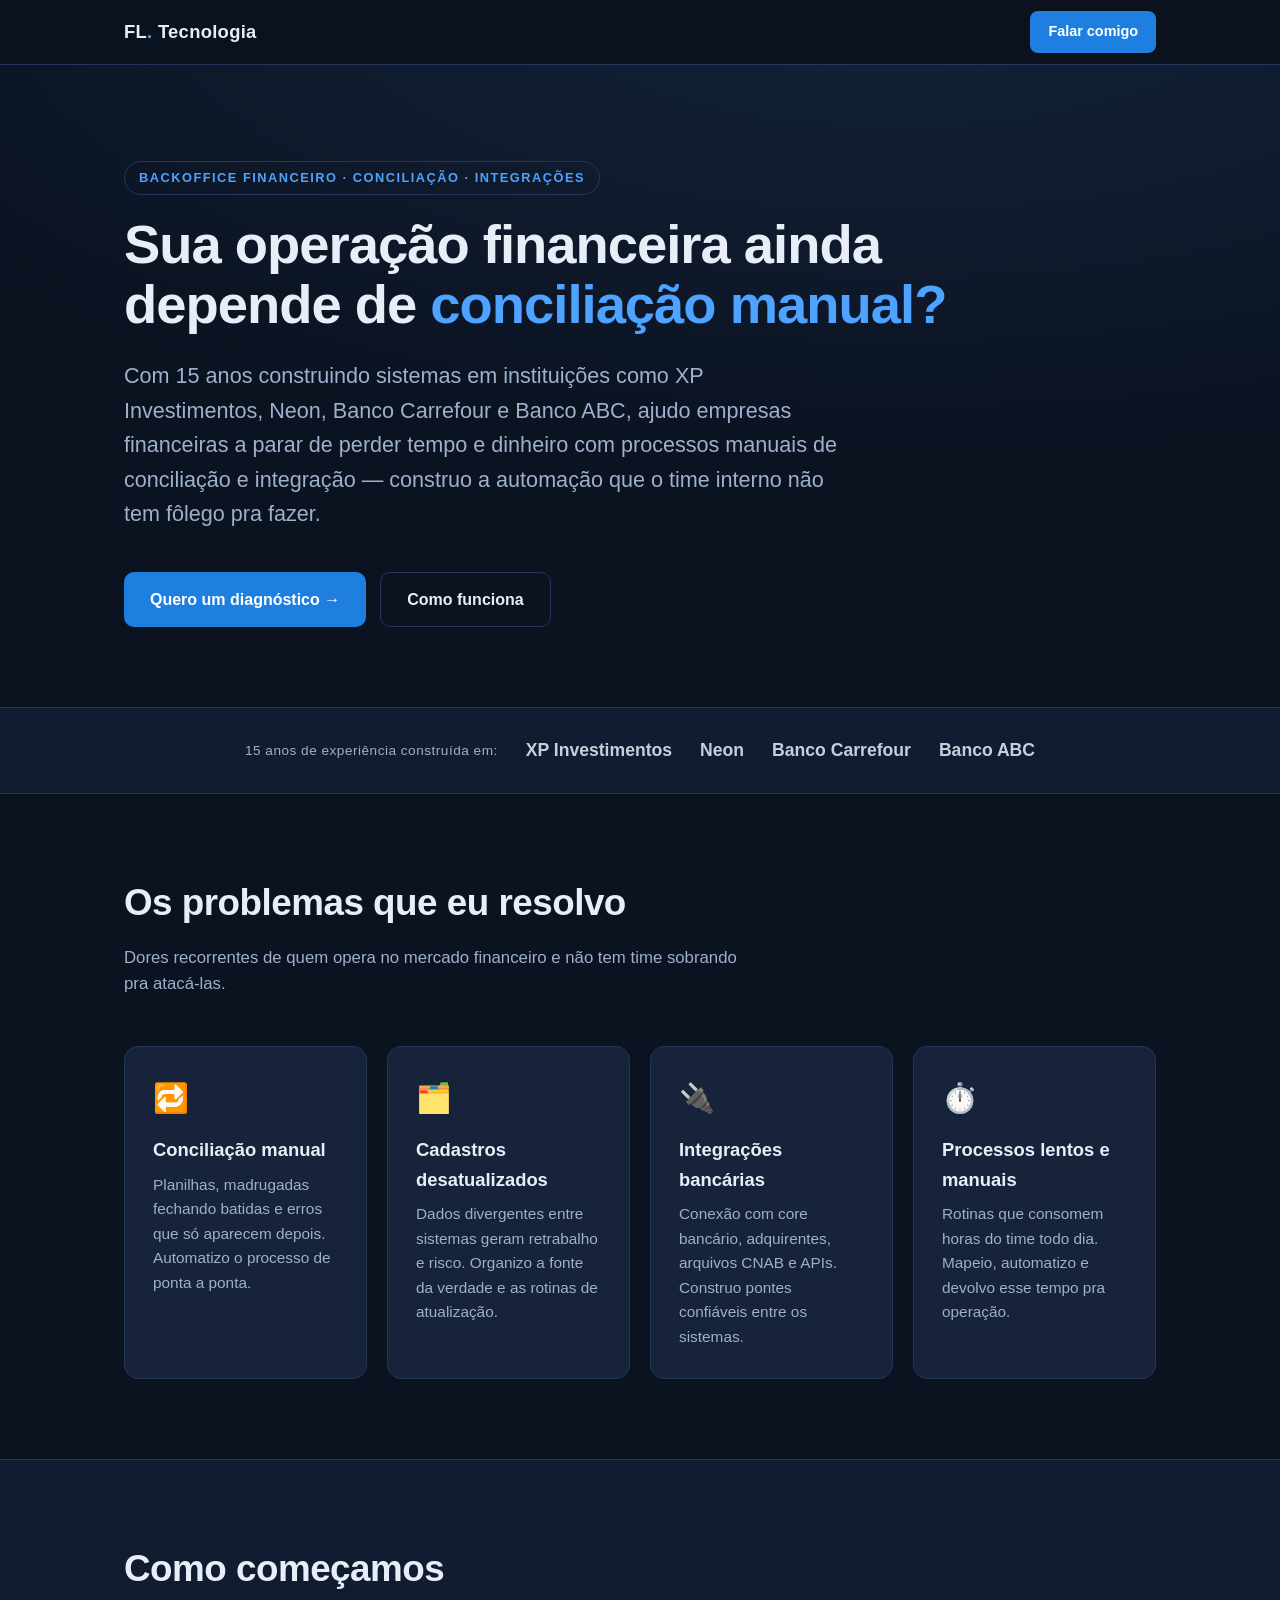
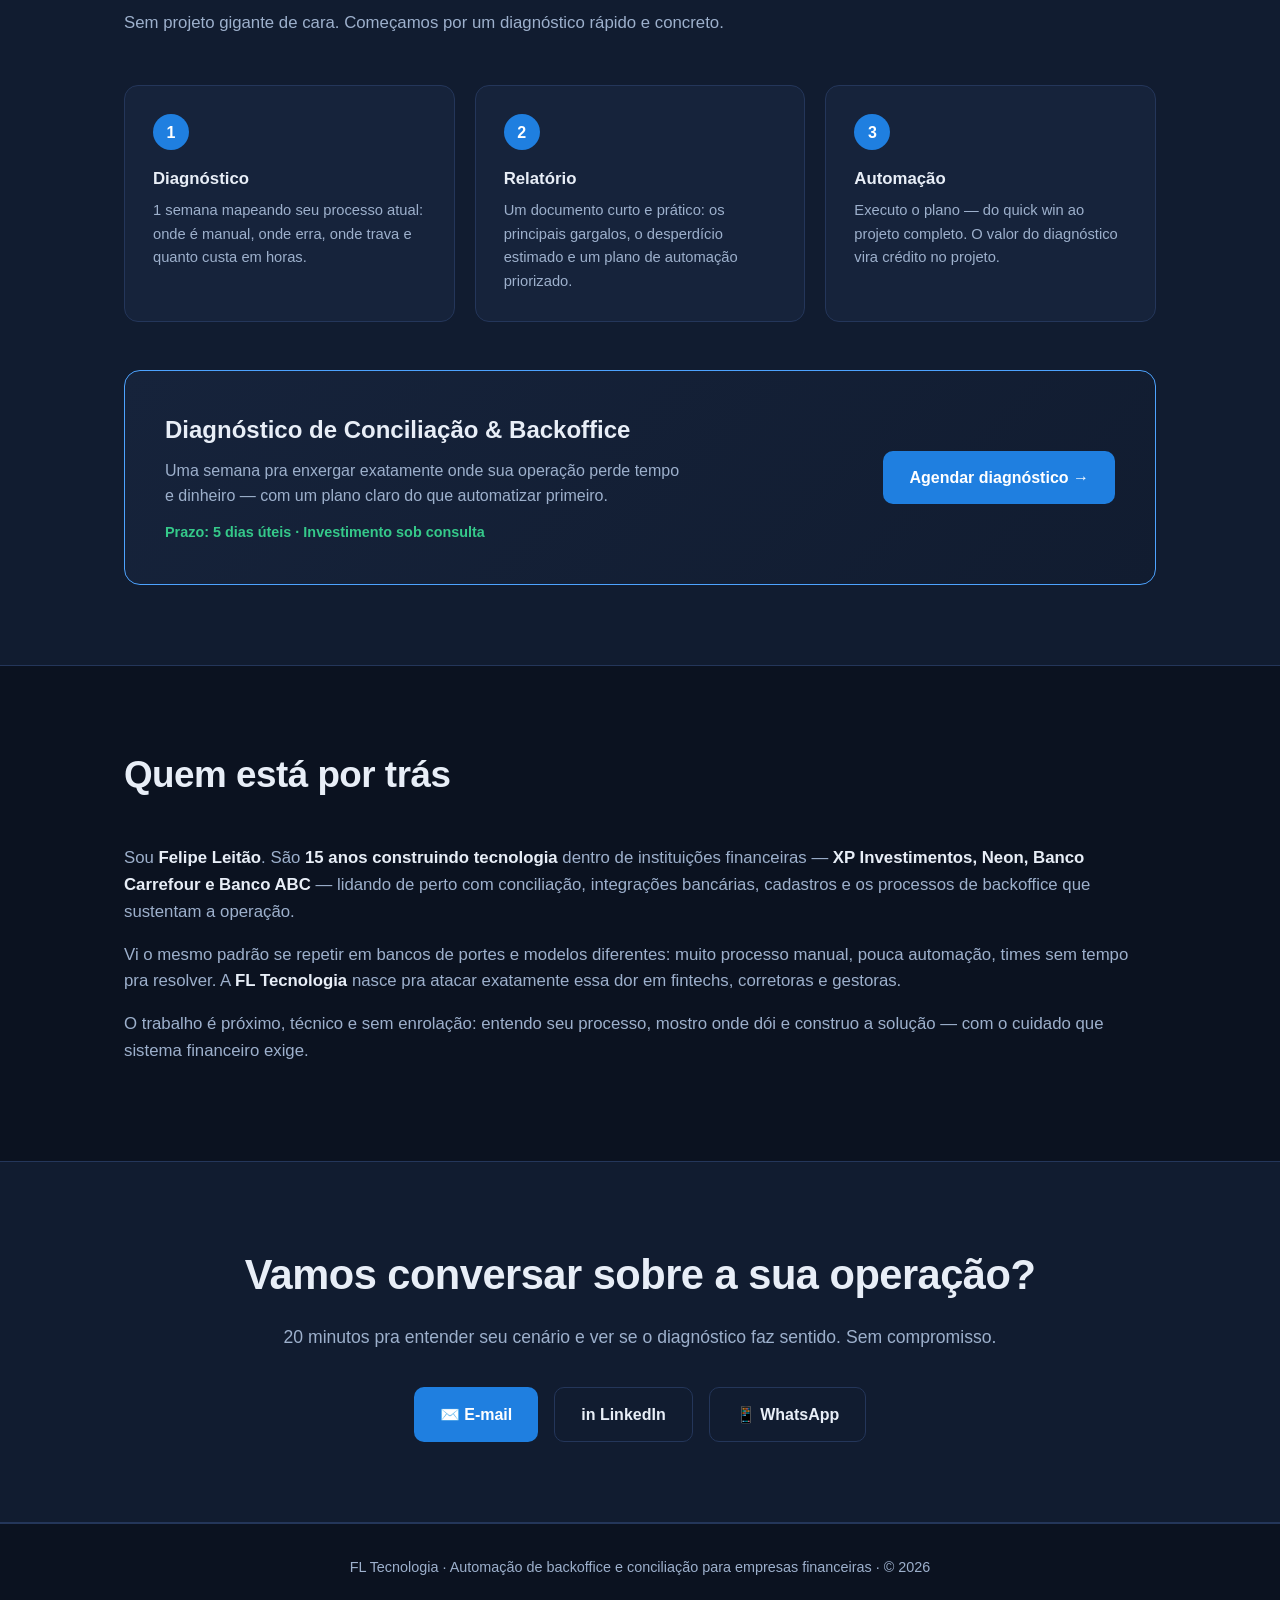
==== index.html @ 4d191870 "add initial HTML structure for FL Tecnologia website" ====
<!DOCTYPE html>
<html lang="pt-BR">
<head>
  <meta charset="UTF-8" />
  <meta name="viewport" content="width=device-width, initial-scale=1.0" />
  <title>FL Tecnologia — Automação de backoffice e conciliação para empresas financeiras</title>
  <meta name="description" content="Automatizo conciliação, cadastros e integrações bancárias em fintechs, corretoras e gestoras. Diagnóstico de 1 semana com plano de automação priorizado." />
  <link rel="stylesheet" href="src/css/styles.css" />
</head>
<body>

  <header>
    <div class="wrap nav">
      <div class="logo">FL<span>.</span> Tecnologia</div>
      <a href="#contato" class="nav-cta">Falar comigo</a>
    </div>
  </header>

  <!-- HERO -->
  <section class="hero">
    <div class="wrap">
      <span class="eyebrow">Backoffice financeiro · Conciliação · Integrações</span>
      <h1>Sua operação financeira ainda depende de <span class="accent">conciliação manual?</span></h1>
      <p class="lead">
        Com 15 anos construindo sistemas em instituições como XP Investimentos, Neon, Banco Carrefour e
        Banco ABC, ajudo empresas financeiras a parar de perder tempo e dinheiro com processos manuais de
        conciliação e integração — construo a automação que o time interno não tem fôlego pra fazer.
      </p>
      <div class="hero-actions">
        <a href="#contato" class="btn btn-primary">Quero um diagnóstico →</a>
        <a href="#como" class="btn btn-ghost">Como funciona</a>
      </div>
    </div>
  </section>

  <!-- CREDIBILITY -->
  <div class="cred">
    <div class="wrap cred-inner">
      <span class="cred-label">15 anos de experiência construída em:</span>
      <div class="cred-logos">
        <b>XP Investimentos</b>
        <b>Neon</b>
        <b>Banco Carrefour</b>
        <b>Banco ABC</b>
      </div>
    </div>
  </div>

  <!-- PROBLEMS -->
  <section id="problemas">
    <div class="wrap">
      <h2 class="section-title">Os problemas que eu resolvo</h2>
      <p class="section-sub">Dores recorrentes de quem opera no mercado financeiro e não tem time sobrando pra atacá-las.</p>
      <div class="grid">
        <div class="card">
          <div class="ic">🔁</div>
          <h3>Conciliação manual</h3>
          <p>Planilhas, madrugadas fechando batidas e erros que só aparecem depois. Automatizo o processo de ponta a ponta.</p>
        </div>
        <div class="card">
          <div class="ic">🗂️</div>
          <h3>Cadastros desatualizados</h3>
          <p>Dados divergentes entre sistemas geram retrabalho e risco. Organizo a fonte da verdade e as rotinas de atualização.</p>
        </div>
        <div class="card">
          <div class="ic">🔌</div>
          <h3>Integrações bancárias</h3>
          <p>Conexão com core bancário, adquirentes, arquivos CNAB e APIs. Construo pontes confiáveis entre os sistemas.</p>
        </div>
        <div class="card">
          <div class="ic">⏱️</div>
          <h3>Processos lentos e manuais</h3>
          <p>Rotinas que consomem horas do time todo dia. Mapeio, automatizo e devolvo esse tempo pra operação.</p>
        </div>
      </div>
    </div>
  </section>

  <!-- PROCESS / OFFER -->
  <section id="como" class="offer">
    <div class="wrap">
      <h2 class="section-title">Como começamos</h2>
      <p class="section-sub">Sem projeto gigante de cara. Começamos por um diagnóstico rápido e concreto.</p>
      <div class="steps">
        <div class="step">
          <div class="num">1</div>
          <h3>Diagnóstico</h3>
          <p>1 semana mapeando seu processo atual: onde é manual, onde erra, onde trava e quanto custa em horas.</p>
        </div>
        <div class="step">
          <div class="num">2</div>
          <h3>Relatório</h3>
          <p>Um documento curto e prático: os principais gargalos, o desperdício estimado e um plano de automação priorizado.</p>
        </div>
        <div class="step">
          <div class="num">3</div>
          <h3>Automação</h3>
          <p>Executo o plano — do quick win ao projeto completo. O valor do diagnóstico vira crédito no projeto.</p>
        </div>
      </div>

      <div class="offer-box">
        <div>
          <h3>Diagnóstico de Conciliação & Backoffice</h3>
          <p>Uma semana pra enxergar exatamente onde sua operação perde tempo e dinheiro — com um plano claro do que automatizar primeiro.</p>
          <div class="price">Prazo: 5 dias úteis · Investimento sob consulta</div>
        </div>
        <a href="#contato" class="btn btn-primary">Agendar diagnóstico →</a>
      </div>
    </div>
  </section>

  <!-- ABOUT -->
  <section id="sobre">
    <div class="wrap">
      <h2 class="section-title">Quem está por trás</h2>
      <div class="about-grid">
        <div class="about-text">
          <p>
            Sou <strong>Felipe Leitão</strong>. São <strong>15 anos construindo tecnologia</strong> dentro de
            instituições financeiras — <strong>XP Investimentos, Neon, Banco Carrefour e Banco ABC</strong> —
            lidando de perto com conciliação, integrações bancárias, cadastros e os processos de backoffice
            que sustentam a operação.
          </p>
          <p>
            Vi o mesmo padrão se repetir em bancos de portes e modelos diferentes: muito processo manual,
            pouca automação, times sem tempo pra resolver. A <strong>FL Tecnologia</strong> nasce pra atacar
            exatamente essa dor em fintechs, corretoras e gestoras.
          </p>
          <p>
            O trabalho é próximo, técnico e sem enrolação: entendo seu processo, mostro onde dói e construo a
            solução — com o cuidado que sistema financeiro exige.
          </p>
        </div>
      </div>
    </div>
  </section>

  <!-- FINAL CTA -->
  <section id="contato" class="offer">
    <div class="wrap final-cta">
      <h2>Vamos conversar sobre a sua operação?</h2>
      <p>20 minutos pra entender seu cenário e ver se o diagnóstico faz sentido. Sem compromisso.</p>
      <div class="contact-list">
        <a href="mailto:felipe.leitao@outlook.com.br" class="btn btn-primary">✉️ E-mail</a>
        <a href="https://www.linkedin.com/in/felipe-leitao-tech/" class="btn btn-ghost" target="_blank" rel="noopener">in LinkedIn</a>
        <a href="https://wa.me/5511993421480" class="btn btn-ghost" target="_blank" rel="noopener">📱 WhatsApp</a>
      </div>
    </div>
  </section>

  <footer>
    <div class="wrap">
      FL Tecnologia · Automação de backoffice e conciliação para empresas financeiras · © 2026
    </div>
  </footer>

</body>
</html>
---- src/css/styles.css ----
:root {
  --bg: #0b1220;
  --bg-alt: #111c30;
  --surface: #16233b;
  --border: #24365a;
  --text: #e8eef7;
  --text-dim: #9db0cc;
  --accent: #4da3ff;
  --accent-strong: #1f7fe0;
  --ok: #35c98a;
  --max: 1080px;
}

* {
  box-sizing: border-box;
  margin: 0;
  padding: 0;
}

html {
  scroll-behavior: smooth;
}

body {
  font-family: -apple-system, BlinkMacSystemFont, "Segoe UI", Roboto, Helvetica, Arial, sans-serif;
  background: var(--bg);
  color: var(--text);
  line-height: 1.6;
  -webkit-font-smoothing: antialiased;
}

a {
  color: inherit;
  text-decoration: none;
}

.wrap {
  max-width: var(--max);
  margin: 0 auto;
  padding: 0 24px;
}

.accent {
  color: var(--accent);
}

/* Header */
header {
  position: sticky;
  top: 0;
  z-index: 10;
  background: rgba(11, 18, 32, 0.85);
  backdrop-filter: blur(10px);
  border-bottom: 1px solid var(--border);
}

.nav {
  display: flex;
  align-items: center;
  justify-content: space-between;
  height: 64px;
}

.logo {
  font-weight: 700;
  font-size: 1.15rem;
  letter-spacing: 0.3px;
}

.logo span {
  color: var(--accent);
}

.nav-cta {
  background: var(--accent-strong);
  color: #fff;
  padding: 9px 18px;
  border-radius: 8px;
  font-size: 0.9rem;
  font-weight: 600;
  transition: background 0.2s;
}

.nav-cta:hover {
  background: var(--accent);
}

/* Hero */
.hero {
  padding: 96px 0 80px;
  background: radial-gradient(1200px 500px at 70% -100px, rgba(77, 163, 255, 0.12), transparent);
}

.eyebrow {
  display: inline-block;
  font-size: 0.8rem;
  font-weight: 600;
  letter-spacing: 1.5px;
  text-transform: uppercase;
  color: var(--accent);
  margin-bottom: 20px;
  border: 1px solid var(--border);
  padding: 6px 14px;
  border-radius: 999px;
}

.hero h1 {
  font-size: clamp(2rem, 5vw, 3.4rem);
  line-height: 1.1;
  font-weight: 800;
  letter-spacing: -1px;
  max-width: 900px;
}

.hero p.lead {
  font-size: clamp(1.05rem, 2vw, 1.35rem);
  color: var(--text-dim);
  margin-top: 24px;
  max-width: 720px;
}

.hero-actions {
  margin-top: 40px;
  display: flex;
  gap: 14px;
  flex-wrap: wrap;
}

.btn {
  display: inline-flex;
  align-items: center;
  gap: 8px;
  padding: 14px 26px;
  border-radius: 10px;
  font-weight: 600;
  font-size: 1rem;
  transition: all 0.2s;
}

.btn-primary {
  background: var(--accent-strong);
  color: #fff;
}

.btn-primary:hover {
  background: var(--accent);
  transform: translateY(-1px);
}

.btn-ghost {
  border: 1px solid var(--border);
  color: var(--text);
}

.btn-ghost:hover {
  border-color: var(--accent);
  color: var(--accent);
}

/* Credibility strip */
.cred {
  border-top: 1px solid var(--border);
  border-bottom: 1px solid var(--border);
  background: var(--bg-alt);
  padding: 28px 0;
}

.cred-inner {
  display: flex;
  align-items: center;
  gap: 28px;
  flex-wrap: wrap;
  justify-content: center;
}

.cred-label {
  color: var(--text-dim);
  font-size: 0.85rem;
  letter-spacing: 0.5px;
}

.cred-logos {
  display: flex;
  gap: 28px;
  flex-wrap: wrap;
}

.cred-logos b {
  font-size: 1.1rem;
  font-weight: 700;
  color: var(--text);
  opacity: 0.85;
}

/* Sections */
section {
  padding: 80px 0;
}

.section-title {
  font-size: clamp(1.6rem, 3.5vw, 2.3rem);
  font-weight: 800;
  letter-spacing: -0.5px;
}

.section-sub {
  color: var(--text-dim);
  margin-top: 12px;
  font-size: 1.05rem;
  max-width: 640px;
}

/* Problems grid */
.grid {
  display: grid;
  grid-template-columns: repeat(auto-fit, minmax(240px, 1fr));
  gap: 20px;
  margin-top: 48px;
}

.card {
  background: var(--surface);
  border: 1px solid var(--border);
  border-radius: 14px;
  padding: 28px;
  transition: border-color 0.2s, transform 0.2s;
}

.card:hover {
  border-color: var(--accent);
  transform: translateY(-3px);
}

.card .ic {
  font-size: 1.8rem;
  margin-bottom: 14px;
}

.card h3 {
  font-size: 1.15rem;
  margin-bottom: 8px;
}

.card p {
  color: var(--text-dim);
  font-size: 0.96rem;
}

/* Process / offer */
.offer {
  background: var(--bg-alt);
  border-top: 1px solid var(--border);
  border-bottom: 1px solid var(--border);
}

.steps {
  display: grid;
  grid-template-columns: repeat(auto-fit, minmax(200px, 1fr));
  gap: 20px;
  margin-top: 48px;
}

.step {
  position: relative;
  padding: 28px;
  background: var(--surface);
  border: 1px solid var(--border);
  border-radius: 14px;
}

.step .num {
  width: 36px;
  height: 36px;
  border-radius: 50%;
  background: var(--accent-strong);
  color: #fff;
  display: flex;
  align-items: center;
  justify-content: center;
  font-weight: 700;
  margin-bottom: 16px;
}

.step h3 {
  font-size: 1.05rem;
  margin-bottom: 6px;
}

.step p {
  color: var(--text-dim);
  font-size: 0.92rem;
}

.offer-box {
  margin-top: 48px;
  background: linear-gradient(135deg, var(--surface), var(--bg-alt));
  border: 1px solid var(--accent);
  border-radius: 16px;
  padding: 40px;
  display: flex;
  justify-content: space-between;
  align-items: center;
  gap: 32px;
  flex-wrap: wrap;
}

.offer-box h3 {
  font-size: 1.5rem;
  margin-bottom: 8px;
}

.offer-box p {
  color: var(--text-dim);
  max-width: 520px;
}

.offer-box .price {
  font-size: 0.9rem;
  color: var(--ok);
  margin-top: 12px;
  font-weight: 600;
}

/* About */
.about-grid {
  display: grid;
  grid-template-columns: 1fr;
  gap: 24px;
  margin-top: 40px;
}

.about-text p {
  color: var(--text-dim);
  font-size: 1.05rem;
  margin-bottom: 16px;
}

.about-text strong {
  color: var(--text);
}

/* CTA */
.final-cta {
  text-align: center;
}

.final-cta h2 {
  font-size: clamp(1.8rem, 4vw, 2.6rem);
  font-weight: 800;
  letter-spacing: -0.5px;
}

.final-cta p {
  color: var(--text-dim);
  margin-top: 14px;
  font-size: 1.1rem;
}

.contact-list {
  margin-top: 36px;
  display: flex;
  gap: 16px;
  justify-content: center;
  flex-wrap: wrap;
}

/* Footer */
footer {
  border-top: 1px solid var(--border);
  padding: 32px 0;
  color: var(--text-dim);
  font-size: 0.9rem;
  text-align: center;
}

@media (max-width: 600px) {
  .hero {
    padding: 64px 0 56px;
  }

  section {
    padding: 56px 0;
  }

  .offer-box {
    padding: 28px;
  }
}
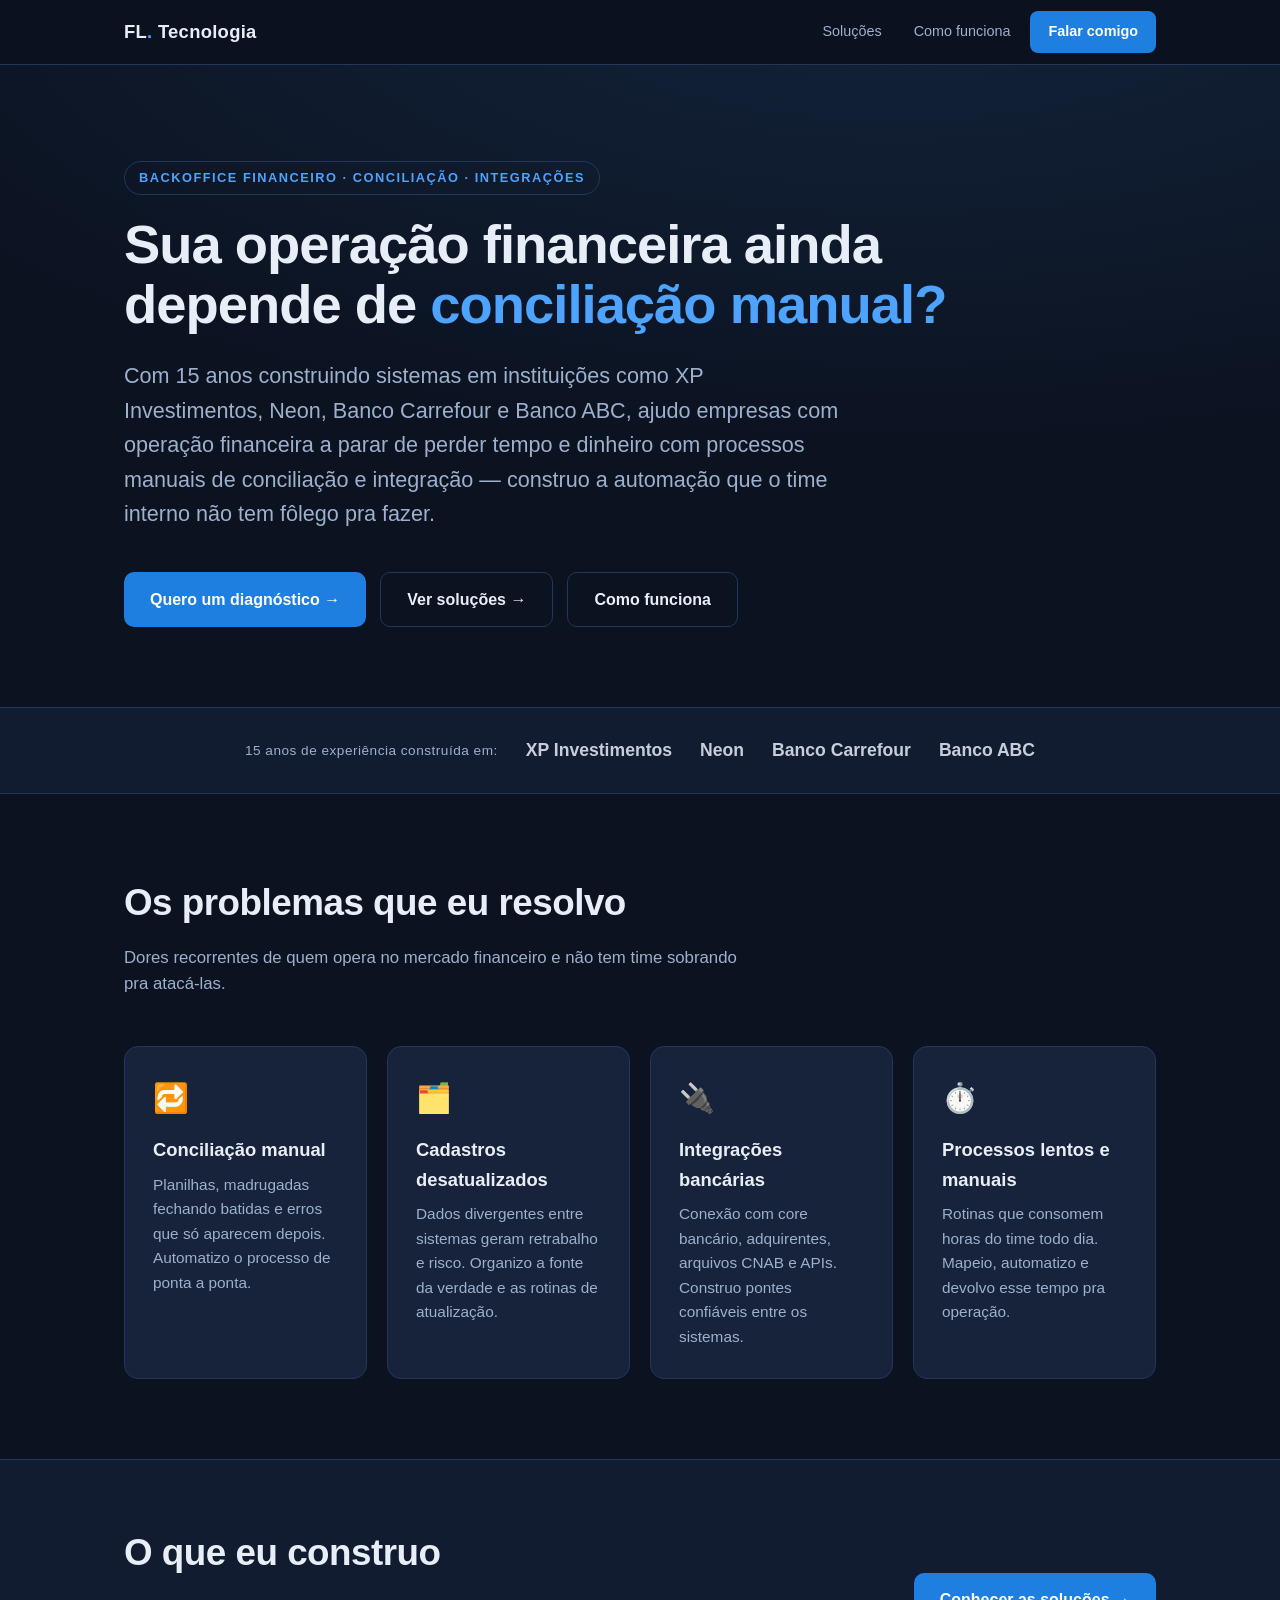
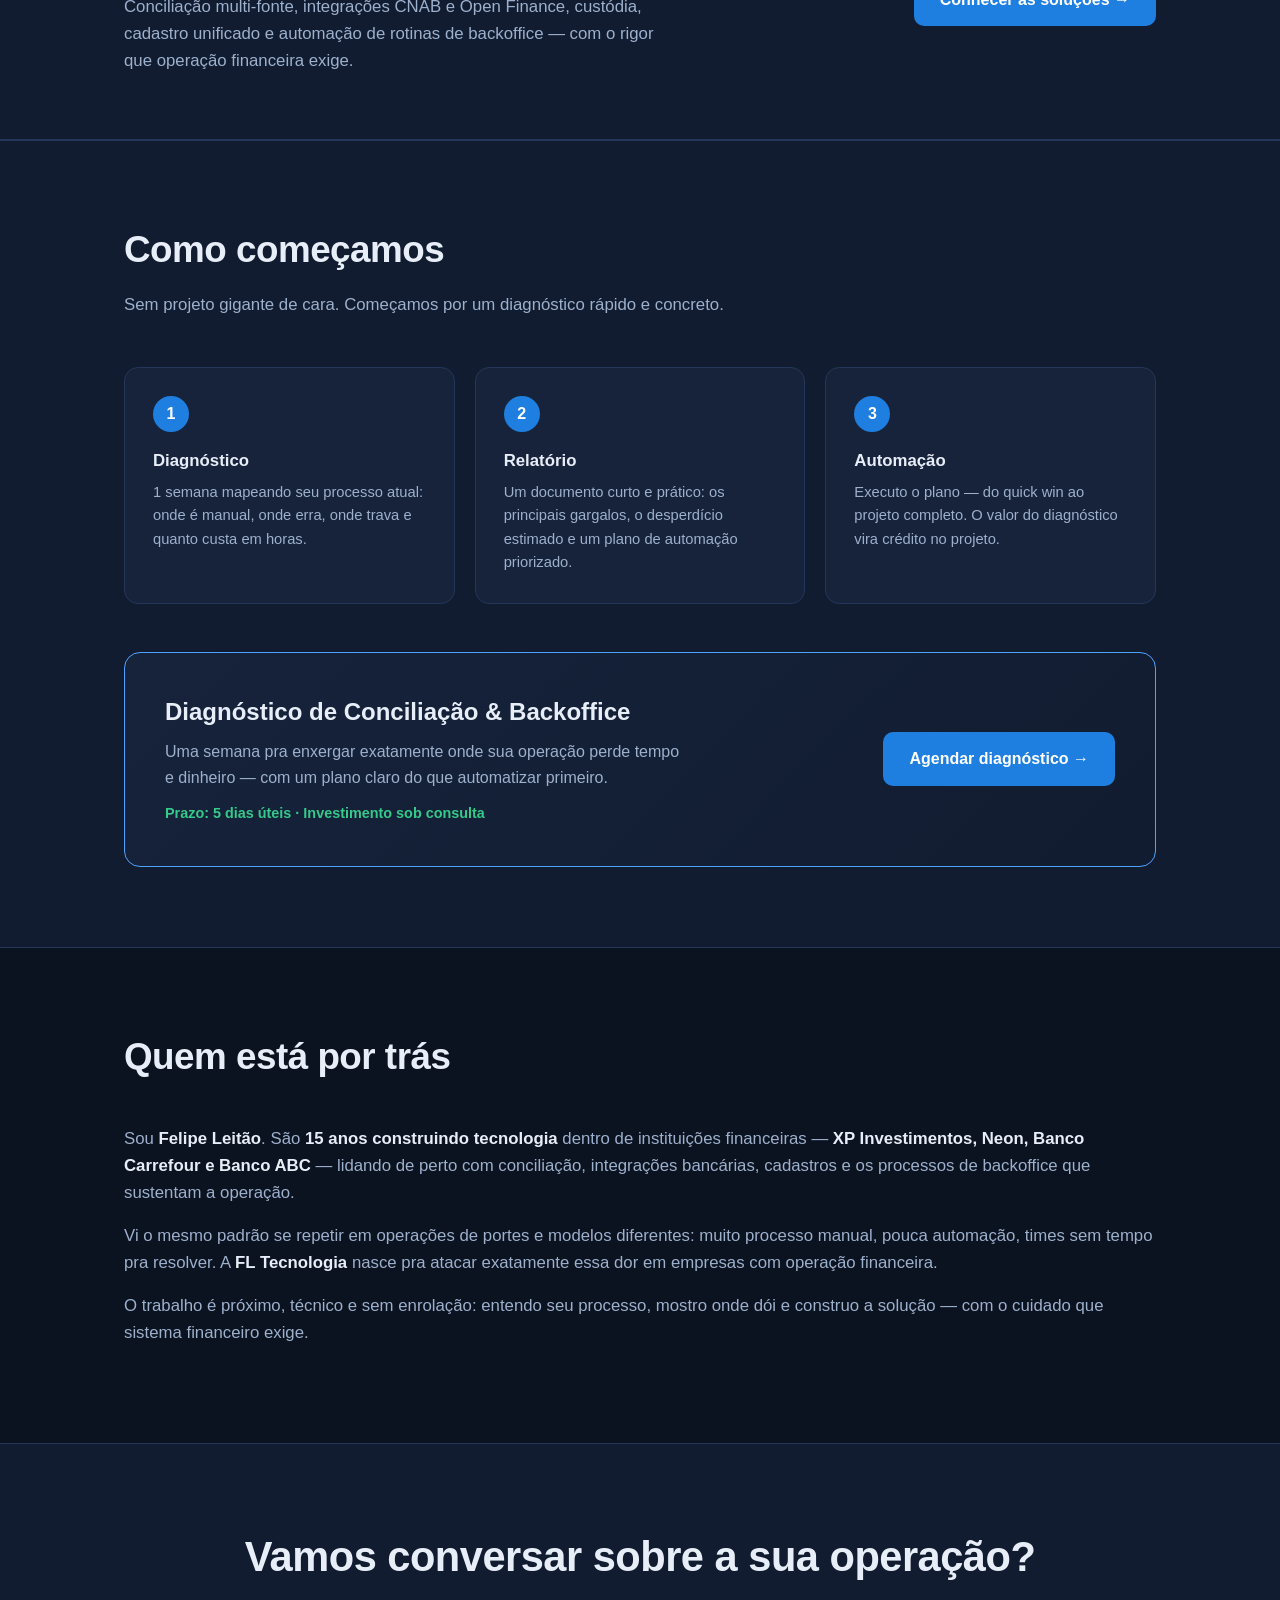
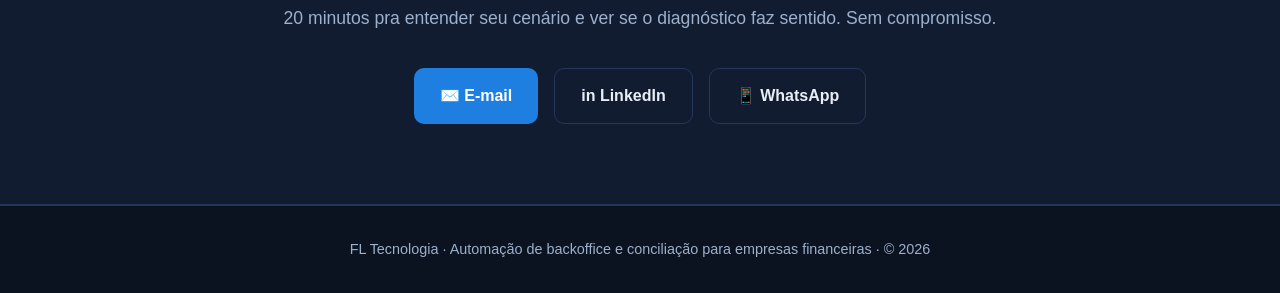
==== commit bb1cdb02: "Update index.html and styles.css to enhance navigation and add solutions teaser section" ====
--- a/index.html
+++ b/index.html
@@ -4,15 +4,19 @@
   <meta charset="UTF-8" />
   <meta name="viewport" content="width=device-width, initial-scale=1.0" />
   <title>FL Tecnologia — Automação de backoffice e conciliação para empresas financeiras</title>
-  <meta name="description" content="Automatizo conciliação, cadastros e integrações bancárias em fintechs, corretoras e gestoras. Diagnóstico de 1 semana com plano de automação priorizado." />
+  <meta name="description" content="Automatizo conciliação CNAB, cadastros e integrações Open Finance para empresas com operação financeira. Diagnóstico de 1 semana com plano de automação priorizado." />
   <link rel="stylesheet" href="src/css/styles.css" />
 </head>
 <body>
 
   <header>
     <div class="wrap nav">
-      <div class="logo">FL<span>.</span> Tecnologia</div>
-      <a href="#contato" class="nav-cta">Falar comigo</a>
+      <a href="index.html" class="logo">FL<span>.</span> Tecnologia</a>
+      <nav class="nav-links" aria-label="Principal">
+        <a href="solucoes.html">Soluções</a>
+        <a href="index.html#como">Como funciona</a>
+        <a href="index.html#contato" class="nav-cta">Falar comigo</a>
+      </nav>
     </div>
   </header>
 
@@ -23,11 +27,12 @@
       <h1>Sua operação financeira ainda depende de <span class="accent">conciliação manual?</span></h1>
       <p class="lead">
         Com 15 anos construindo sistemas em instituições como XP Investimentos, Neon, Banco Carrefour e
-        Banco ABC, ajudo empresas financeiras a parar de perder tempo e dinheiro com processos manuais de
-        conciliação e integração — construo a automação que o time interno não tem fôlego pra fazer.
+        Banco ABC, ajudo empresas com operação financeira a parar de perder tempo e dinheiro com processos
+        manuais de conciliação e integração — construo a automação que o time interno não tem fôlego pra fazer.
       </p>
       <div class="hero-actions">
         <a href="#contato" class="btn btn-primary">Quero um diagnóstico →</a>
+        <a href="solucoes.html" class="btn btn-ghost">Ver soluções →</a>
         <a href="#como" class="btn btn-ghost">Como funciona</a>
       </div>
     </div>
@@ -73,6 +78,21 @@
           <p>Rotinas que consomem horas do time todo dia. Mapeio, automatizo e devolvo esse tempo pra operação.</p>
         </div>
       </div>
+    </div>
+  </section>
+
+  <!-- SOLUTIONS TEASER -->
+  <section class="cta-band">
+    <div class="wrap cta-band-inner">
+      <div>
+        <h2 class="section-title">O que eu construo</h2>
+        <p class="section-sub">
+          Conciliação multi-fonte, integrações CNAB e Open Finance, custódia,
+          cadastro unificado e automação de rotinas de backoffice — com o rigor
+          que operação financeira exige.
+        </p>
+      </div>
+      <a href="solucoes.html" class="btn btn-primary">Conhecer as soluções →</a>
     </div>
   </section>
 
@@ -123,9 +143,9 @@
             que sustentam a operação.
           </p>
           <p>
-            Vi o mesmo padrão se repetir em bancos de portes e modelos diferentes: muito processo manual,
+            Vi o mesmo padrão se repetir em operações de portes e modelos diferentes: muito processo manual,
             pouca automação, times sem tempo pra resolver. A <strong>FL Tecnologia</strong> nasce pra atacar
-            exatamente essa dor em fintechs, corretoras e gestoras.
+            exatamente essa dor em empresas com operação financeira.
           </p>
           <p>
             O trabalho é próximo, técnico e sem enrolação: entendo seu processo, mostro onde dói e construo a
--- a/src/css/styles.css
+++ b/src/css/styles.css
@@ -71,9 +71,36 @@
   color: var(--accent);
 }
 
+.nav-links {
+  display: flex;
+  align-items: center;
+  gap: 8px;
+  flex-wrap: wrap;
+  justify-content: flex-end;
+}
+
+.nav-links a:not(.nav-cta) {
+  padding: 8px 12px;
+  font-size: 0.9rem;
+  font-weight: 500;
+  color: var(--text-dim);
+  border-radius: 6px;
+  transition: color 0.2s, background 0.2s;
+}
+
+.nav-links a:not(.nav-cta):hover {
+  color: var(--text);
+  background: rgba(255, 255, 255, 0.04);
+}
+
+.nav-link--active {
+  color: var(--accent) !important;
+  font-weight: 600 !important;
+}
+
 .nav-cta {
   background: var(--accent-strong);
-  color: #fff;
+  color: #fff !important;
   padding: 9px 18px;
   border-radius: 8px;
   font-size: 0.9rem;
@@ -83,6 +110,7 @@
 
 .nav-cta:hover {
   background: var(--accent);
+  color: #fff !important;
 }
 
 /* Hero */
@@ -246,6 +274,72 @@
   font-size: 0.96rem;
 }
 
+.card-tech-list {
+  list-style: none;
+  margin: 12px 0;
+  padding: 0;
+}
+
+.card-tech-list li {
+  position: relative;
+  padding-left: 16px;
+  margin-bottom: 6px;
+  color: var(--text-dim);
+  font-size: 0.9rem;
+  line-height: 1.5;
+}
+
+.card-tech-list li::before {
+  content: "›";
+  position: absolute;
+  left: 0;
+  color: var(--accent);
+  font-weight: 700;
+}
+
+/* Page hero (solutions page) */
+.page-hero {
+  padding: 72px 0 56px;
+  background: radial-gradient(1200px 500px at 70% -100px, rgba(77, 163, 255, 0.12), transparent);
+  border-bottom: 1px solid var(--border);
+}
+
+.page-hero h1 {
+  font-size: clamp(1.8rem, 4vw, 2.8rem);
+  line-height: 1.15;
+  font-weight: 800;
+  letter-spacing: -0.5px;
+  max-width: 820px;
+}
+
+.page-hero p.lead {
+  font-size: clamp(1rem, 2vw, 1.2rem);
+  color: var(--text-dim);
+  margin-top: 20px;
+  max-width: 680px;
+}
+
+/* Solutions teaser band */
+.cta-band {
+  padding: 64px 0;
+  background: var(--bg-alt);
+  border-top: 1px solid var(--border);
+  border-bottom: 1px solid var(--border);
+}
+
+.cta-band-inner {
+  display: flex;
+  justify-content: space-between;
+  align-items: center;
+  gap: 32px;
+  flex-wrap: wrap;
+}
+
+.cta-band .section-sub {
+  margin-top: 12px;
+  max-width: 560px;
+}
+
 /* Process / offer */
 .offer {
   background: var(--bg-alt);
@@ -382,6 +476,29 @@
     padding: 56px 0;
   }
 
+  .page-hero {
+    padding: 56px 0 40px;
+  }
+
+  .nav-links {
+    gap: 4px;
+  }
+
+  .nav-links a:not(.nav-cta) {
+    padding: 6px 8px;
+    font-size: 0.82rem;
+  }
+
+  .nav-cta {
+    padding: 7px 12px;
+    font-size: 0.82rem;
+  }
+
+  .cta-band-inner {
+    flex-direction: column;
+    align-items: flex-start;
+  }
+
   .offer-box {
     padding: 28px;
   }
